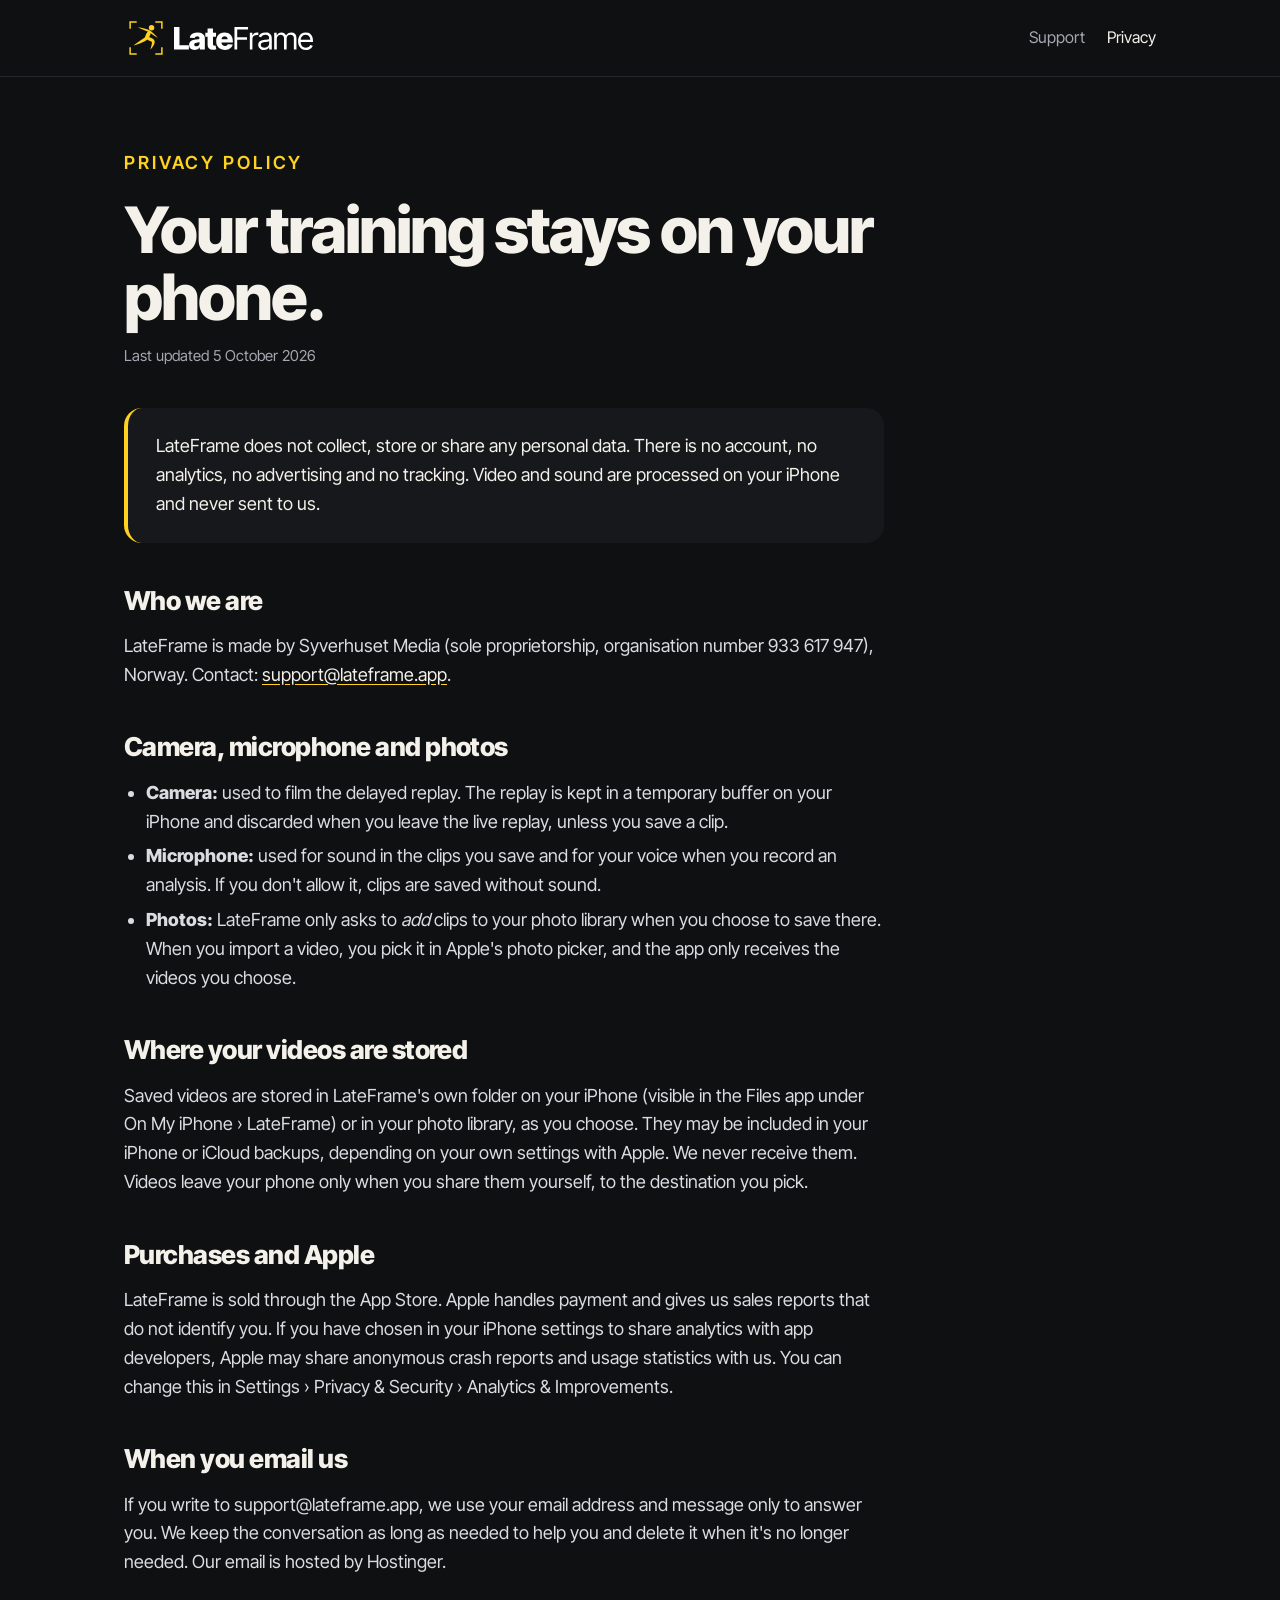
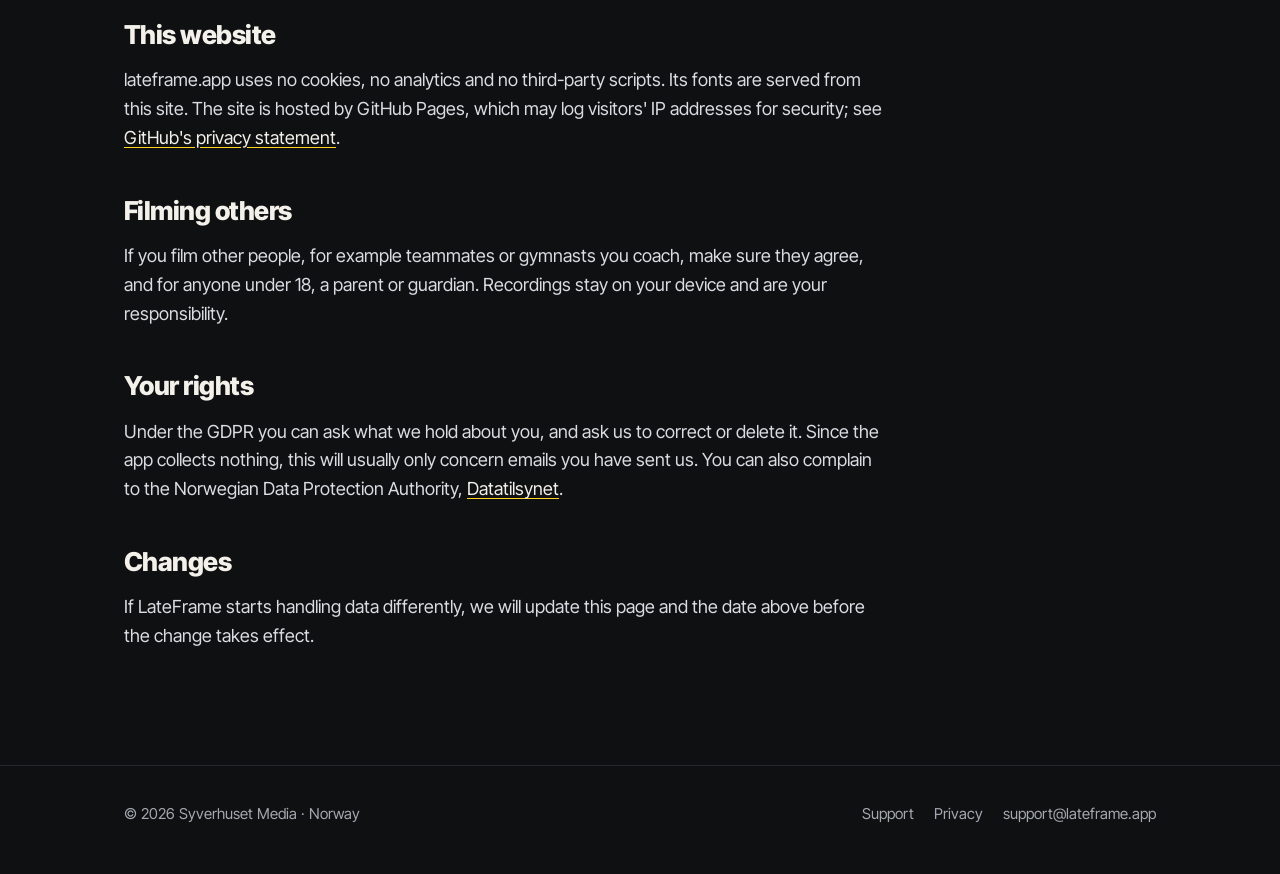
==== privacy/index.html @ 7e05b8aa "LateFrame website: home, privacy policy, support Plain HTML and CSS for GitHub Pages at lateframe.ap" ====
<!doctype html>
<html lang="en">
<head>
<meta charset="utf-8">
<meta name="viewport" content="width=device-width, initial-scale=1">
<title>Privacy policy · LateFrame</title>
<meta name="description" content="LateFrame collects no personal data. Video and sound stay on your iPhone.">
<meta name="theme-color" content="#0F1012">
<link rel="canonical" href="https://lateframe.app/privacy/">
<link rel="icon" href="../assets/mark.svg" type="image/svg+xml">
<link rel="apple-touch-icon" href="../apple-touch-icon.png">
<link rel="preload" href="../assets/fonts/InterTight-800.woff2" as="font" type="font/woff2" crossorigin>
<link rel="stylesheet" href="../assets/site.css">
</head>
<body>
<header class="site-header">
<div class="wrap">
<a class="lockup" href="../" aria-label="LateFrame, home"><img class="mark" src="../assets/mark.svg" alt=""><img class="word" src="../assets/wordmark.svg" alt="LateFrame"></a>
<nav class="nav" aria-label="Main"><a href="../support/">Support</a><a href="../privacy/" aria-current="page">Privacy</a></nav>
</div>
</header>
<main>
<div class="wrap"><article class="doc">
<p class="eyebrow">Privacy policy</p>
<h1>Your training stays on your phone.</h1>
<p class="updated">Last updated 5 October 2026</p>
<div class="summary"><p>LateFrame does not collect, store or share any personal data. There is no account, no analytics, no advertising and no tracking. Video and sound are processed on your iPhone and never sent to us.</p></div>

<h2>Who we are</h2>
<p>LateFrame is made by Syverhuset Media (sole proprietorship, organisation number 933 617 947), Norway. Contact: <a href="mailto:support@lateframe.app">support@lateframe.app</a>.</p>

<h2>Camera, microphone and photos</h2>
<ul>
<li><strong>Camera:</strong> used to film the delayed replay. The replay is kept in a temporary buffer on your iPhone and discarded when you leave the live replay, unless you save a clip.</li>
<li><strong>Microphone:</strong> used for sound in the clips you save and for your voice when you record an analysis. If you don't allow it, clips are saved without sound.</li>
<li><strong>Photos:</strong> LateFrame only asks to <em>add</em> clips to your photo library when you choose to save there. When you import a video, you pick it in Apple's photo picker, and the app only receives the videos you choose.</li>
</ul>

<h2>Where your videos are stored</h2>
<p>Saved videos are stored in LateFrame's own folder on your iPhone (visible in the Files app under On My iPhone › LateFrame) or in your photo library, as you choose. They may be included in your iPhone or iCloud backups, depending on your own settings with Apple. We never receive them. Videos leave your phone only when you share them yourself, to the destination you pick.</p>

<h2>Purchases and Apple</h2>
<p>LateFrame is sold through the App Store. Apple handles payment and gives us sales reports that do not identify you. If you have chosen in your iPhone settings to share analytics with app developers, Apple may share anonymous crash reports and usage statistics with us. You can change this in Settings › Privacy &amp; Security › Analytics &amp; Improvements.</p>

<h2>When you email us</h2>
<p>If you write to support@lateframe.app, we use your email address and message only to answer you. We keep the conversation as long as needed to help you and delete it when it's no longer needed. Our email is hosted by Hostinger.</p>

<h2>This website</h2>
<p>lateframe.app uses no cookies, no analytics and no third-party scripts. Its fonts are served from this site. The site is hosted by GitHub Pages, which may log visitors' IP addresses for security; see <a href="https://docs.github.com/en/site-policy/privacy-policies/github-general-privacy-statement">GitHub's privacy statement</a>.</p>

<h2>Filming others</h2>
<p>If you film other people, for example teammates or gymnasts you coach, make sure they agree, and for anyone under 18, a parent or guardian. Recordings stay on your device and are your responsibility.</p>

<h2>Your rights</h2>
<p>Under the GDPR you can ask what we hold about you, and ask us to correct or delete it. Since the app collects nothing, this will usually only concern emails you have sent us. You can also complain to the Norwegian Data Protection Authority, <a href="https://www.datatilsynet.no/en/">Datatilsynet</a>.</p>

<h2>Changes</h2>
<p>If LateFrame starts handling data differently, we will update this page and the date above before the change takes effect.</p>
</article></div>
</main>
<footer class="site-footer">
<div class="wrap">
<span>© 2026 Syverhuset Media · Norway</span>
<nav aria-label="Footer"><a href="../support/">Support</a><a href="../privacy/">Privacy</a><a href="mailto:support@lateframe.app">support@lateframe.app</a></nav>
</div>
</footer>
</body>
</html>
---- assets/site.css ----
/* LateFrame website. Brand: Inter Tight (self-hosted), graphite + signal yellow, see the brand guide. */
@font-face { font-family: "Inter Tight"; font-weight: 400; font-display: swap; src: url("fonts/InterTight-400.woff2") format("woff2"); }
@font-face { font-family: "Inter Tight"; font-weight: 600; font-display: swap; src: url("fonts/InterTight-600.woff2") format("woff2"); }
@font-face { font-family: "Inter Tight"; font-weight: 800; font-display: swap; src: url("fonts/InterTight-800.woff2") format("woff2"); }

:root {
  --yellow: #FFD21F;
  --graphite: #0F1012;
  --panel: #16181C;
  --line: #24272C;
  --chalk: #F4F1EA;
  --body: #D9DCE1;
  --steel: #A3A8B0;
  --max: 1080px;
  --gutter: 24px;
  color-scheme: dark;
}

* { box-sizing: border-box; }
html { -webkit-text-size-adjust: 100%; }
body {
  margin: 0;
  background: var(--graphite);
  color: var(--body);
  font-family: "Inter Tight", -apple-system, system-ui, sans-serif;
  font-size: 18px;
  line-height: 1.6;
  -webkit-font-smoothing: antialiased;
}
a { color: var(--chalk); text-decoration-color: var(--yellow); text-underline-offset: 3px; }
a:hover { color: var(--yellow); }
img { display: block; max-width: 100%; }

.wrap { max-width: var(--max); margin: 0 auto; padding: 0 var(--gutter); }

/* Header */
.site-header { border-bottom: 1px solid var(--line); }
.site-header .wrap { display: flex; align-items: center; justify-content: space-between; gap: 16px; height: 76px; }
.lockup { display: flex; align-items: center; gap: 6px; text-decoration: none; }
.lockup .mark { width: 44px; height: 44px; }
.lockup .word { height: 23px; width: auto; }
.nav { display: flex; gap: 22px; font-size: 16px; }
.nav a { text-decoration: none; color: var(--steel); }
.nav a:hover, .nav a[aria-current="page"] { color: var(--chalk); }

/* Hero */
.hero { padding: 96px 0 72px; }
.eyebrow { font-size: 13px; font-weight: 600; letter-spacing: 0.16em; text-transform: uppercase; color: var(--yellow); margin: 0 0 18px; }
h1, h2, h3 { color: var(--chalk); font-weight: 800; letter-spacing: -0.03em; line-height: 1.05; margin: 0; }
h1 { font-size: clamp(48px, 9vw, 104px); }
.lead { font-size: clamp(19px, 2.4vw, 24px); line-height: 1.45; color: var(--body); max-width: 760px; margin: 26px 0 0; }
.cta { display: flex; flex-wrap: wrap; align-items: center; gap: 16px; margin-top: 40px; }
.pill { display: inline-flex; align-items: center; gap: 10px; padding: 14px 22px; border-radius: 999px; font-weight: 600; font-size: 17px; text-decoration: none; }
.pill-yellow { background: var(--yellow); color: var(--graphite); }
.pill-yellow:hover { color: var(--graphite); background: #FFE36B; }
.cta-note { color: var(--steel); font-size: 16px; }

/* Framed moment (the brand's corner device) */
.frame { position: relative; padding: 44px; }
.frame::before, .frame::after, .frame > .c3, .frame > .c4 { content: ""; position: absolute; width: 34px; height: 34px; border: 0 solid var(--yellow); }
.frame::before { left: 0; top: 0; border-left-width: 5px; border-top-width: 5px; }
.frame::after { right: 0; top: 0; border-right-width: 5px; border-top-width: 5px; }
.frame > .c3 { left: 0; bottom: 0; border-left-width: 5px; border-bottom-width: 5px; }
.frame > .c4 { right: 0; bottom: 0; border-right-width: 5px; border-bottom-width: 5px; }

/* Features */
.section { padding: 72px 0; border-top: 1px solid var(--line); }
.section h2 { font-size: clamp(32px, 5vw, 48px); margin-bottom: 36px; }
.grid { display: grid; grid-template-columns: repeat(3, minmax(0, 1fr)); gap: 20px; }
.card { background: var(--panel); border-radius: 18px; padding: 28px; }
.card h3 { font-size: 22px; letter-spacing: -0.02em; line-height: 1.2; margin-bottom: 10px; }
.card p { margin: 0; font-size: 17px; }
.label { font-size: 13px; font-weight: 600; letter-spacing: 0.16em; text-transform: uppercase; color: var(--yellow); margin-bottom: 14px; }

.origin { display: grid; grid-template-columns: minmax(0, 1fr) minmax(0, 1fr); gap: 40px; align-items: center; }
.origin blockquote { margin: 0; font-size: clamp(28px, 4vw, 40px); font-weight: 800; letter-spacing: -0.03em; line-height: 1.1; color: var(--chalk); }

/* Long-form pages (privacy, support) */
.doc { padding: 72px 0 96px; max-width: 760px; }
.doc h1 { font-size: clamp(40px, 7vw, 64px); }
.doc .updated { color: var(--steel); font-size: 15px; margin: 14px 0 40px; }
.doc h2 { font-size: 26px; letter-spacing: -0.02em; margin: 44px 0 12px; }
.doc p, .doc li { font-size: 18px; }
.doc ul { padding-left: 22px; }
.doc li { margin: 6px 0; }
.summary { background: var(--panel); border-radius: 18px; padding: 24px 28px; margin: 0 0 8px; border-left: 4px solid var(--yellow); }
.summary p { margin: 0; color: var(--chalk); }
.faq details { border-top: 1px solid var(--line); padding: 18px 0; }
.faq details:last-child { border-bottom: 1px solid var(--line); }
.faq summary { cursor: pointer; font-weight: 600; color: var(--chalk); font-size: 19px; list-style: none; display: flex; justify-content: space-between; gap: 16px; }
.faq summary::-webkit-details-marker { display: none; }
.faq summary::after { content: "+"; color: var(--yellow); font-weight: 400; font-size: 24px; line-height: 1; }
.faq details[open] summary::after { content: "−"; }
.faq details p { margin: 12px 0 0; }
.contact { display: inline-block; margin-top: 8px; font-size: 22px; font-weight: 600; }

/* Footer */
.site-footer { border-top: 1px solid var(--line); padding: 36px 0 48px; color: var(--steel); font-size: 15px; }
.site-footer .wrap { display: flex; flex-wrap: wrap; justify-content: space-between; gap: 16px; }
.site-footer nav { display: flex; gap: 20px; }
.site-footer a { color: var(--steel); text-decoration: none; }
.site-footer a:hover { color: var(--chalk); }

@media (max-width: 760px) {
  :root { --gutter: 16px; }
  .hero { padding: 64px 0 48px; }
  .grid, .origin { grid-template-columns: minmax(0, 1fr); }
  .section { padding: 56px 0; }
  .nav { gap: 16px; }
  .lockup .mark { width: 36px; height: 36px; }
  .lockup .word { height: 19px; }
  .frame { padding: 32px 24px; }
}
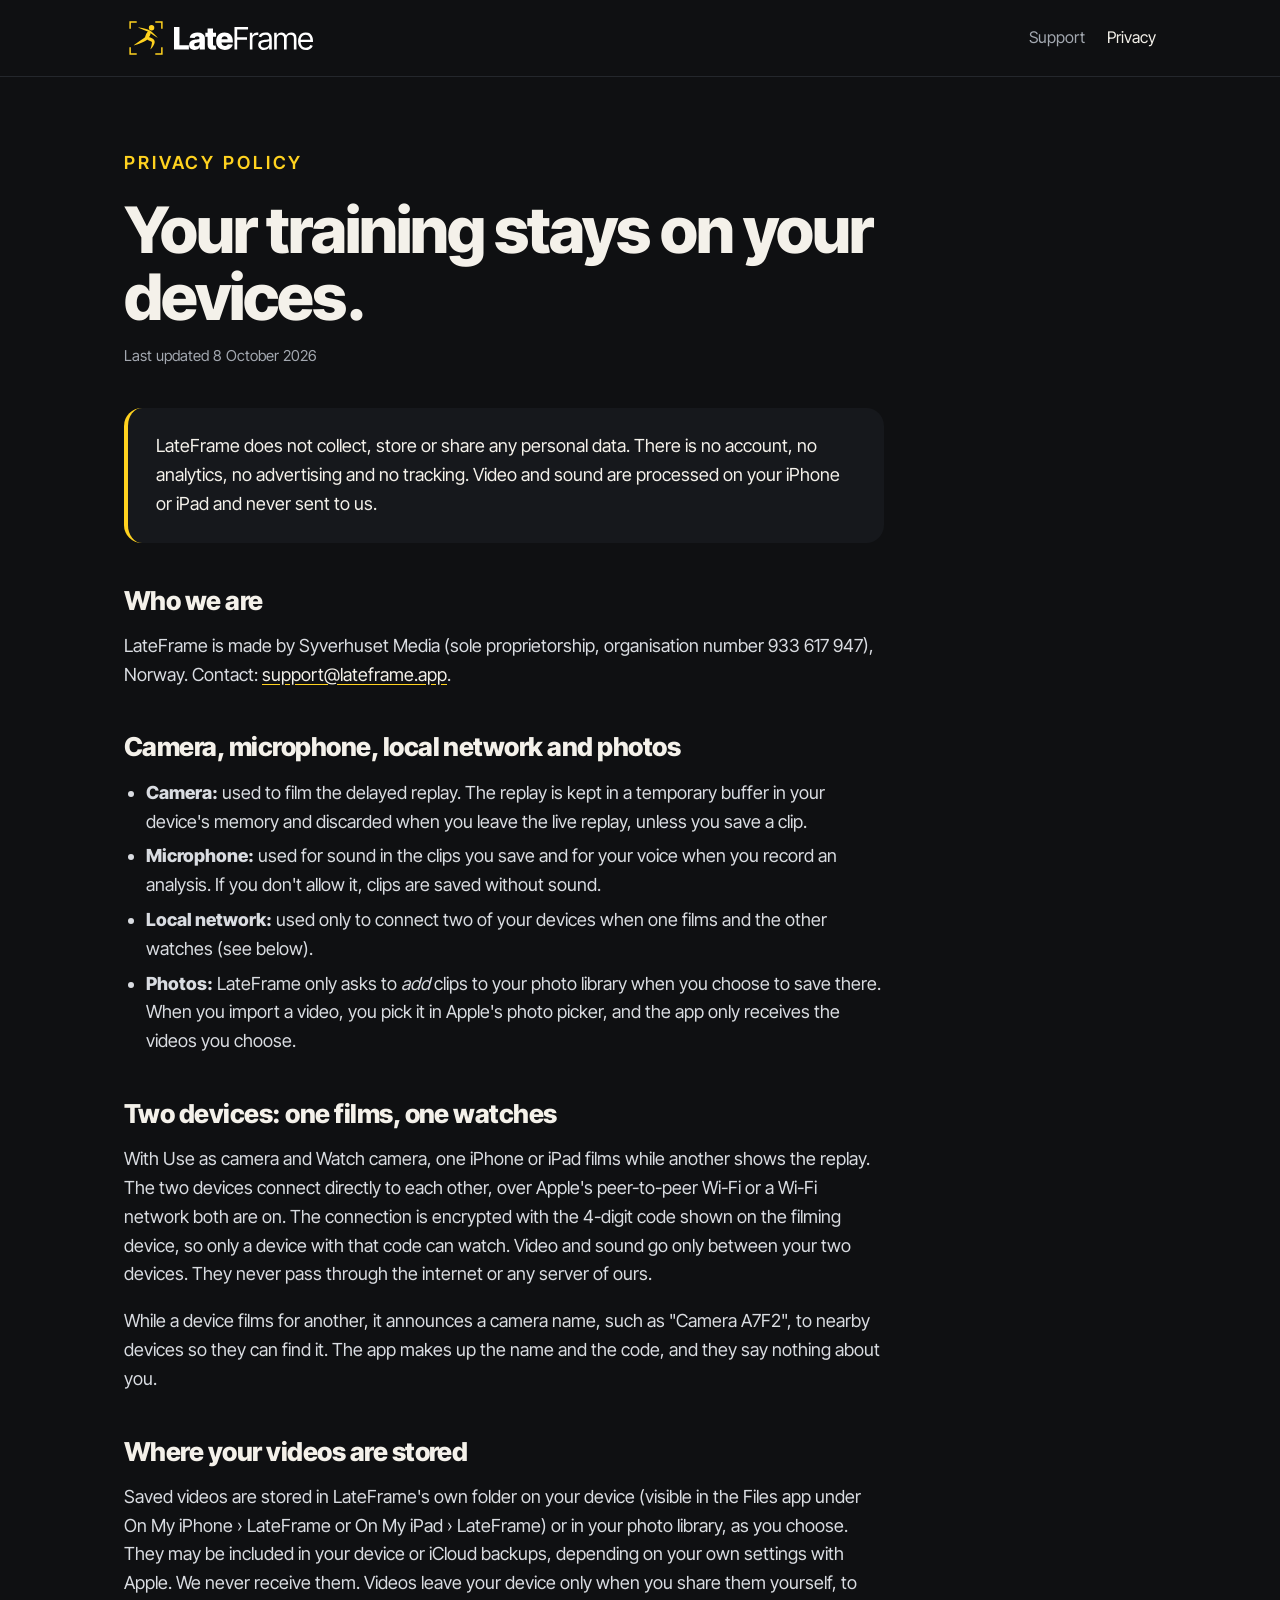
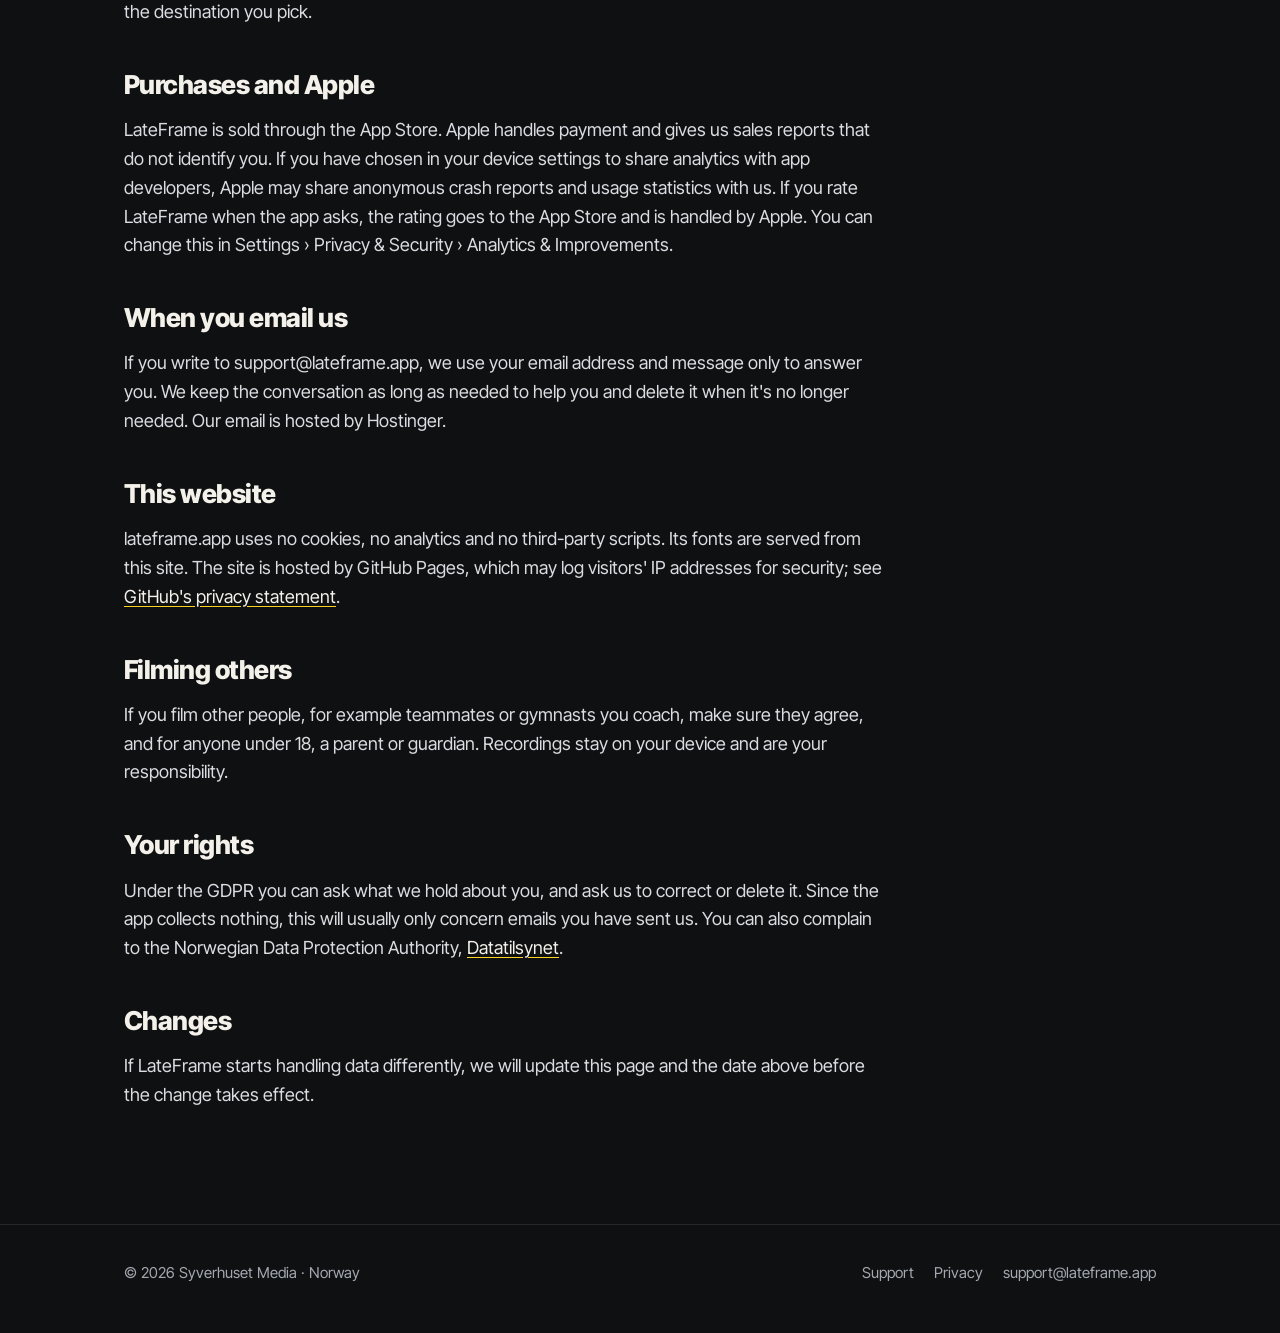
==== commit 56b413a2: "Privacy and support: two devices, iPad, 4K, current defaults Co-Authored-By: Claude Opus 5.5 <norepl" ====
--- a/privacy/index.html
+++ b/privacy/index.html
@@ -4,7 +4,7 @@
 <meta charset="utf-8">
 <meta name="viewport" content="width=device-width, initial-scale=1">
 <title>Privacy policy · LateFrame</title>
-<meta name="description" content="LateFrame collects no personal data. Video and sound stay on your iPhone.">
+<meta name="description" content="LateFrame collects no personal data. Video and sound stay on your own devices.">
 <meta name="theme-color" content="#0F1012">
 <link rel="canonical" href="https://lateframe.app/privacy/">
 <link rel="icon" href="../assets/mark.svg" type="image/svg+xml">
@@ -22,25 +22,30 @@
 <main>
 <div class="wrap"><article class="doc">
 <p class="eyebrow">Privacy policy</p>
-<h1>Your training stays on your phone.</h1>
-<p class="updated">Last updated 5 October 2026</p>
-<div class="summary"><p>LateFrame does not collect, store or share any personal data. There is no account, no analytics, no advertising and no tracking. Video and sound are processed on your iPhone and never sent to us.</p></div>
+<h1>Your training stays on your devices.</h1>
+<p class="updated">Last updated 8 October 2026</p>
+<div class="summary"><p>LateFrame does not collect, store or share any personal data. There is no account, no analytics, no advertising and no tracking. Video and sound are processed on your iPhone or iPad and never sent to us.</p></div>
 
 <h2>Who we are</h2>
 <p>LateFrame is made by Syverhuset Media (sole proprietorship, organisation number 933 617 947), Norway. Contact: <a href="mailto:support@lateframe.app">support@lateframe.app</a>.</p>
 
-<h2>Camera, microphone and photos</h2>
+<h2>Camera, microphone, local network and photos</h2>
 <ul>
-<li><strong>Camera:</strong> used to film the delayed replay. The replay is kept in a temporary buffer on your iPhone and discarded when you leave the live replay, unless you save a clip.</li>
+<li><strong>Camera:</strong> used to film the delayed replay. The replay is kept in a temporary buffer in your device's memory and discarded when you leave the live replay, unless you save a clip.</li>
 <li><strong>Microphone:</strong> used for sound in the clips you save and for your voice when you record an analysis. If you don't allow it, clips are saved without sound.</li>
+<li><strong>Local network:</strong> used only to connect two of your devices when one films and the other watches (see below).</li>
 <li><strong>Photos:</strong> LateFrame only asks to <em>add</em> clips to your photo library when you choose to save there. When you import a video, you pick it in Apple's photo picker, and the app only receives the videos you choose.</li>
 </ul>
 
+<h2>Two devices: one films, one watches</h2>
+<p>With Use as camera and Watch camera, one iPhone or iPad films while another shows the replay. The two devices connect directly to each other, over Apple's peer-to-peer Wi-Fi or a Wi-Fi network both are on. The connection is encrypted with the 4-digit code shown on the filming device, so only a device with that code can watch. Video and sound go only between your two devices. They never pass through the internet or any server of ours.</p>
+<p>While a device films for another, it announces a camera name, such as "Camera A7F2", to nearby devices so they can find it. The app makes up the name and the code, and they say nothing about you.</p>
+
 <h2>Where your videos are stored</h2>
-<p>Saved videos are stored in LateFrame's own folder on your iPhone (visible in the Files app under On My iPhone › LateFrame) or in your photo library, as you choose. They may be included in your iPhone or iCloud backups, depending on your own settings with Apple. We never receive them. Videos leave your phone only when you share them yourself, to the destination you pick.</p>
+<p>Saved videos are stored in LateFrame's own folder on your device (visible in the Files app under On My iPhone › LateFrame or On My iPad › LateFrame) or in your photo library, as you choose. They may be included in your device or iCloud backups, depending on your own settings with Apple. We never receive them. Videos leave your device only when you share them yourself, to the destination you pick.</p>
 
 <h2>Purchases and Apple</h2>
-<p>LateFrame is sold through the App Store. Apple handles payment and gives us sales reports that do not identify you. If you have chosen in your iPhone settings to share analytics with app developers, Apple may share anonymous crash reports and usage statistics with us. You can change this in Settings › Privacy &amp; Security › Analytics &amp; Improvements.</p>
+<p>LateFrame is sold through the App Store. Apple handles payment and gives us sales reports that do not identify you. If you have chosen in your device settings to share analytics with app developers, Apple may share anonymous crash reports and usage statistics with us. If you rate LateFrame when the app asks, the rating goes to the App Store and is handled by Apple. You can change this in Settings › Privacy &amp; Security › Analytics &amp; Improvements.</p>
 
 <h2>When you email us</h2>
 <p>If you write to support@lateframe.app, we use your email address and message only to answer you. We keep the conversation as long as needed to help you and delete it when it's no longer needed. Our email is hosted by Hostinger.</p>
--- a/assets/site.css
+++ b/assets/site.css
@@ -111,3 +111,51 @@
   .lockup .word { height: 19px; }
   .frame { padding: 32px 24px; }
 }
+
+/* Teaser front page (design B on the canvas: the page is the viewfinder) */
+.teaser { position: relative; min-height: 100vh; min-height: 100svh; display: flex; flex-direction: column; align-items: center; justify-content: center; gap: 36px; padding: 120px 40px; text-align: center; }
+.teaser .corner { position: absolute; width: 90px; height: 90px; border: 0 solid var(--yellow); }
+.teaser .tl { left: 48px; top: 48px; border-left-width: 7px; border-top-width: 7px; }
+.teaser .tr { right: 48px; top: 48px; border-right-width: 7px; border-top-width: 7px; }
+.teaser .bl { left: 48px; bottom: 48px; border-left-width: 7px; border-bottom-width: 7px; }
+.teaser .br { right: 48px; bottom: 48px; border-right-width: 7px; border-bottom-width: 7px; }
+.teaser .lockup .mark { width: 56px; height: 56px; }
+.teaser .lockup .word { height: 29px; }
+.teaser h1 { font-size: clamp(46px, 7.4vw, 104px); line-height: 1.02; letter-spacing: -0.035em; }
+.teaser .soon { display: inline-flex; align-items: center; padding: 15px 26px; border-radius: 999px; box-shadow: inset 0 0 0 2px var(--yellow); color: var(--yellow); font-weight: 600; font-size: 19px; }
+.teaser .legal { position: absolute; left: 0; right: 0; bottom: 28px; display: flex; justify-content: center; gap: 22px; font-size: 14px; }
+.teaser .legal a { color: #5A5F66; text-decoration: none; }
+.teaser .legal a:hover { color: var(--chalk); }
+@media (max-width: 760px) {
+  .teaser { gap: 26px; padding: 100px 28px; }
+  .teaser .corner { width: 44px; height: 44px; }
+  .teaser .tl, .teaser .tr { top: 20px; } .teaser .bl, .teaser .br { bottom: 20px; }
+  .teaser .tl, .teaser .bl { left: 20px; } .teaser .tr, .teaser .br { right: 20px; }
+  .teaser .tl { border-left-width: 5px; border-top-width: 5px; } .teaser .tr { border-right-width: 5px; border-top-width: 5px; }
+  .teaser .bl { border-left-width: 5px; border-bottom-width: 5px; } .teaser .br { border-right-width: 5px; border-bottom-width: 5px; }
+  .teaser .lockup .mark { width: 40px; height: 40px; }
+  .teaser .lockup .word { height: 21px; }
+  .teaser .soon { font-size: 16px; padding: 13px 22px; }
+  .teaser .legal { bottom: 30px; font-size: 13px; }
+}
+
+/* Front page intro (assets/intro.js): a figure runs along the headline and flips into the mark.
+   Without the .intro class on <html> (no JavaScript, reduced motion) the page shows the finished state. */
+.lockup.big { --m: 96px; gap: 0; }
+.lockup.big .markbox { position: relative; width: var(--m); height: var(--m); }
+.lockup.big .markbox img { position: absolute; inset: 0; width: 100%; height: 100%; }
+.lockup.big .wordwrap { display: block; overflow: hidden; max-width: 520px; }
+.lockup.big .wordwrap .word { height: calc(var(--m) * 0.518); margin-left: calc(var(--m) * 0.12); max-width: none; }
+.teaser h1 .bl { display: inline-block; width: 0; height: 0; vertical-align: baseline; }
+.teaser .stage { position: absolute; inset: 0; width: 100%; height: 100%; pointer-events: none; overflow: visible; }
+.intro .lockup.big .wordwrap { max-width: 0; transition: max-width 2s cubic-bezier(.25,.6,.2,1) 0.14s; }
+.intro .lockup.big .markbox .figure { opacity: 0; }
+.intro .teaser .fade { opacity: 0; transform: translateY(8px); transition: opacity 2s ease, transform 2s ease; }
+.intro .teaser .rig { transition: opacity 0.12s linear; }
+.intro .done .lockup.big .wordwrap { max-width: 520px; }
+.intro .done .lockup.big .markbox .figure { opacity: 1; }
+.intro .done .fade { opacity: 1; transform: none; }
+.intro .done .fade.d1 { transition-delay: 0.45s; }
+.intro .done .fade.d2 { transition-delay: 0.75s; }
+.intro .done .stage .rig { opacity: 0; }
+@media (max-width: 760px) { .lockup.big { --m: 68px; } }
